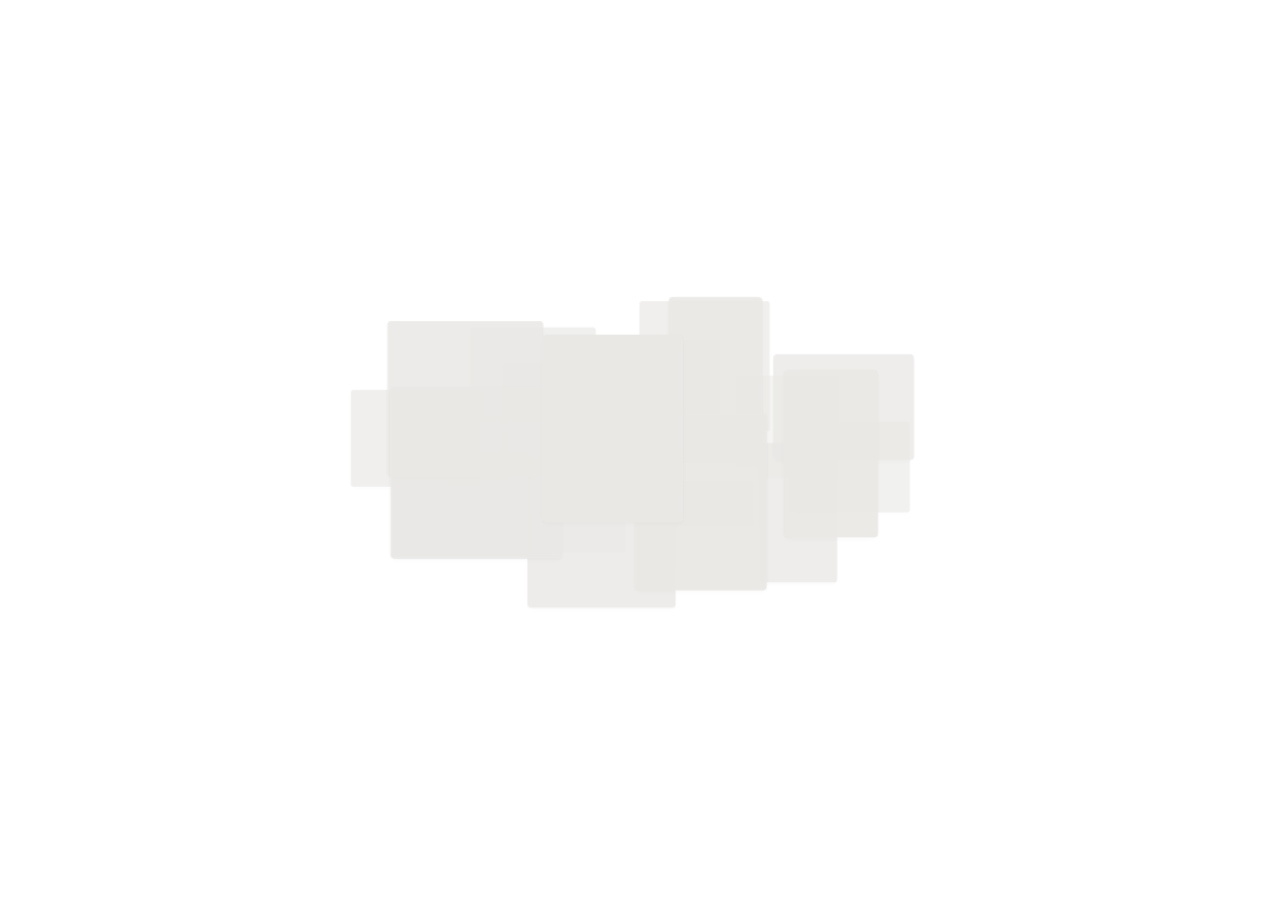
==== index.html @ 97aac1b6 "Create Meya orbit visual editor and Webflow embed" ====
<!doctype html>
<html lang="en"><head><meta charset="UTF-8"><meta name="viewport" content="width=device-width, initial-scale=1"><title>Meya Orbit</title>
<style>html,body{margin:0;min-height:100%;background:transparent}body{min-height:100vh;display:grid;align-items:center}main{width:100%;max-width:1120px;margin:auto}</style></head>
<body><main><style>
.meya-orbit {
  --orbit-height: 420px;
  --orbit-radius: 3px;
  position: relative;
  isolation: isolate;
  width: 100%;
  height: var(--orbit-height);
  overflow: hidden;
  background: transparent;
  touch-action: pan-y;
  cursor: grab;
  user-select: none;
  -webkit-user-select: none;
  outline: none;
}
.meya-orbit:focus-visible { outline: 2px solid #828282; outline-offset: -4px; }
.meya-orbit[data-dragging="true"] { cursor: grabbing; }
.meya-orbit__card {
  position: absolute;
  top: 50%;
  left: 50%;
  width: 140px;
  aspect-ratio: 4 / 3;
  margin: 0;
  padding: 0;
  border: 0;
  overflow: hidden;
  border-radius: var(--orbit-radius);
  background: #e9e8e5;
  will-change: transform, opacity;
  transform-origin: center;
  box-shadow: 0 2px 7px #00000008;
}
.meya-orbit button.meya-orbit__card { cursor: pointer; }
.meya-orbit button.meya-orbit__card:focus-visible { outline: 3px solid #7d9eff; outline-offset: 3px; }
.meya-orbit__popup {
  position: fixed; inset: 0; box-sizing: border-box;
  width: 100%; max-width: none; height: 100%; max-height: none;
  margin: 0; padding: 64px 24px 28px; border: 0;
  background: transparent; color: white; overflow: auto;
  font: 16px/1.5 -apple-system, BlinkMacSystemFont, 'Segoe UI', sans-serif;
}
.meya-orbit__popup[open] { display: flex; flex-direction: column; align-items: center; justify-content: center; gap: 14px; }
.meya-orbit__popup::backdrop { background: #000c; backdrop-filter: blur(5px); }
.meya-orbit__viewer { display: flex; align-items: center; justify-content: center; max-width: 100%; min-height: 0; animation: meya-preview-in 250ms ease-out both; }
.meya-orbit__viewer > img, .meya-orbit__viewer > video {
  display: block; width: auto; height: auto; max-width: min(100%, 1000px);
  max-height: calc(100dvh - 150px); object-fit: contain; border-radius: 14px;
}
.meya-orbit__viewer > iframe { width: min(1000px, calc(100vw - 48px)); max-height: calc(100dvh - 150px); border: 0; border-radius: 14px; background: #111; }
.meya-orbit__caption { margin: 0; color: white; text-align: center; max-width: 900px; overflow-wrap: anywhere; font: inherit; }
.meya-orbit__caption[hidden] { display: none; }
.meya-orbit__close { position: fixed; top: 16px; right: 18px; display: grid; place-items: center; width: 40px; height: 40px; padding: 0; border: 1px solid #ffffff50; border-radius: 50%; background: #181818; color: white; font: 28px/1 sans-serif; cursor: pointer; }
.meya-orbit__close:focus-visible { outline: 2px solid white; outline-offset: 3px; }
@keyframes meya-preview-in { from { opacity: 0; transform: translateY(12px) scale(.96); } to { opacity: 1; transform: none; } }
@media(prefers-reduced-motion: reduce) { .meya-orbit__viewer { animation: none; } }
.meya-orbit__card > img,
.meya-orbit__card > video,
.meya-orbit__card > iframe {
  display: block;
  position: absolute;
  inset: 0;
  width: 100%;
  height: 100%;
  max-width: none;
  border: 0;
  object-fit: cover;
  pointer-events: none;
}
.meya-orbit__card > iframe {
  inset: 50% auto auto 50%;
  transform: translate(-50%, -50%);
}
.meya-orbit__hint {
  position: absolute;
  width: 1px;
  height: 1px;
  padding: 0;
  margin: -1px;
  overflow: hidden;
  clip: rect(0, 0, 0, 0);
  white-space: nowrap;
  border: 0;
}
@media (max-width: 600px) {
  .meya-orbit { height: min(var(--orbit-height), 330px); }
}
</style>
<div class="meya-orbit" data-meya-orbit>
<!-- Replace the sample media URLs below with your own. -->
<script type="application/json">
{
  "height": 420,
  "count": 22,
  "speed": 0.1,
  "radius": 3,
  "intro": true,
  "media": [
    {
      "type": "image",
      "title": "",
      "cardRatio": "4:3",
      "popup": true,
      "src": "https://images.unsplash.com/photo-1518837695005-2083093ee35b?auto=format&fit=crop&w=960&q=85"
    },
    {
      "type": "image",
      "title": "",
      "cardRatio": "1:1",
      "popup": true,
      "src": "https://images.unsplash.com/photo-1441974231531-c6227db76b6e?auto=format&fit=crop&w=960&q=85"
    },
    {
      "type": "image",
      "title": "",
      "cardRatio": "3:4",
      "popup": true,
      "src": "https://images.unsplash.com/photo-1497250681960-ef046c08a56e?auto=format&fit=crop&w=960&q=85"
    },
    {
      "type": "image",
      "title": "",
      "cardRatio": "9:16",
      "popup": true,
      "src": "https://images.unsplash.com/photo-1500534623283-312aade485b7?auto=format&fit=crop&w=960&q=85"
    },
    {
      "type": "image",
      "title": "",
      "cardRatio": "4:3",
      "popup": true,
      "src": "https://images.unsplash.com/photo-1470770841072-f978cf4d019e?auto=format&fit=crop&w=960&q=85"
    },
    {
      "type": "image",
      "title": "",
      "cardRatio": "1:1",
      "popup": true,
      "src": "https://images.unsplash.com/photo-1472396961693-142e6e269027?auto=format&fit=crop&w=960&q=85"
    },
    {
      "type": "image",
      "title": "",
      "cardRatio": "3:4",
      "popup": true,
      "src": "https://images.unsplash.com/photo-1501854140801-50d01698950b?auto=format&fit=crop&w=960&q=85"
    },
    {
      "type": "image",
      "title": "",
      "cardRatio": "9:16",
      "popup": true,
      "src": "https://images.unsplash.com/photo-1464822759023-fed622ff2c3b?auto=format&fit=crop&w=960&q=85"
    },
    {
      "type": "image",
      "title": "",
      "cardRatio": "4:3",
      "popup": true,
      "src": "https://images.unsplash.com/photo-1519681393784-d120267933ba?auto=format&fit=crop&w=960&q=85"
    },
    {
      "type": "image",
      "title": "",
      "cardRatio": "1:1",
      "popup": true,
      "src": "https://images.unsplash.com/photo-1470252649378-9c29740c9fa8?auto=format&fit=crop&w=960&q=85"
    },
    {
      "type": "image",
      "title": "",
      "cardRatio": "3:4",
      "popup": true,
      "src": "https://images.unsplash.com/photo-1447752875215-b2761acb3c5d?auto=format&fit=crop&w=960&q=85"
    },
    {
      "type": "image",
      "title": "",
      "cardRatio": "9:16",
      "popup": true,
      "src": "https://images.unsplash.com/photo-1501785888041-af3ef285b470?auto=format&fit=crop&w=960&q=85"
    }
  ]
}
</script>
</div>
<script>
/* Meya Orbit — scoped, reusable HTML/CSS/JS. Vimeo SDK loads only for Vimeo cards. */
(() => {
  'use strict';
  if (window.MeyaOrbit) { window.MeyaOrbit.scan(); return; }
  const instances = new WeakMap();
  let sdkPromise;
  const clamp = (n, a, b) => Math.min(b, Math.max(a, n));
  function safeURL(value) {
    try {
      const url = new URL(value);
      return ['https:', 'http:', 'blob:'].includes(url.protocol) ? url.href : '';
    } catch { return ''; }
  }
  function vimeoURL(value) {
    try {
      const url = new URL(value);
      if (!['vimeo.com', 'www.vimeo.com', 'player.vimeo.com'].includes(url.hostname)) return '';
      const parts = url.pathname.split('/').filter(Boolean);
      const id = url.hostname === 'player.vimeo.com' ? parts[1] : parts[0];
      if (!/^\d+$/.test(id || '')) return '';
      const result = new URL('https://player.vimeo.com/video/' + id);
      const hash = url.searchParams.get('h') || (url.hostname !== 'player.vimeo.com' ? parts[1] : '');
      if (hash) result.searchParams.set('h', hash);
      for (const [key, val] of Object.entries({ background: 1, autoplay: 0, loop: 1, muted: 1, autopause: 0, playsinline: 1, dnt: 1 })) {
        result.searchParams.set(key, val);
      }
      return result.href;
    } catch { return ''; }
  }
  function vimeoSDK() {
    if (window.Vimeo?.Player) return Promise.resolve(window.Vimeo);
    if (!sdkPromise) sdkPromise = new Promise((resolve, reject) => {
      const script = document.createElement('script');
      script.src = 'https://player.vimeo.com/api/player.js';
      script.onload = () => window.Vimeo?.Player ? resolve(window.Vimeo) : reject(new Error('Vimeo unavailable'));
      script.onerror = () => reject(new Error('Could not load the Vimeo player SDK. Check network access or content blockers.'));
      document.head.append(script);
    });
    return sdkPromise;
  }
  function mount(root, config = {}) {
    instances.get(root)?.destroy();
    const abort = new AbortController();
    const listen = (el, type, fn) => el.addEventListener(type, fn, { signal: abort.signal });
    const reduced = matchMedia('(prefers-reduced-motion: reduce)');
    const items = (config.media || []).filter(item => safeURL(item.src) && ['image', 'video', 'vimeo'].includes(item.type)).slice(0, 48);
    const speed = clamp(Number(config.speed ?? 0.10), 0, 0.5);
    const density = clamp(Number(config.count ?? 22), 1, 48);
    root.style.setProperty('--orbit-height', clamp(Number(config.height ?? 420), 200, 900) + 'px');
    root.style.setProperty('--orbit-radius', clamp(Number(config.radius ?? 3), 0, 50) + 'px');
    root.classList.add('meya-orbit');
    root.setAttribute('role', 'group');
    root.setAttribute('aria-label', 'Orbiting project imagery');
    root.tabIndex = 0;
    const hint = document.createElement('span');
    hint.className = 'meya-orbit__hint';
    hint.textContent = 'Drag to rotate. Use arrow keys to rotate, and Space to pause or resume animation.';
    root.replaceChildren(hint);
    let frame = 0, alive = true, visible = true, paused = false, yaw = 0.35, pitch = -0.12;
    let lastTime = 0, width = 0, height = 0, radiusX = 0, radiusY = 0, cardWidth = 0;
    let drag = null, hover = false, pointerTilt = 0, tilt = 0, mediaTimer = 0;
    let introTime = config.intro === false || reduced.matches ? 2.2 : 0;
    let suppressClick = false, opener = null;
    const popup = document.createElement('dialog');
    popup.className = 'meya-orbit__popup';
    popup.setAttribute('aria-label', 'Project preview');
    const close = document.createElement('button');
    close.type = 'button'; close.className = 'meya-orbit__close'; close.textContent = '×';
    close.setAttribute('aria-label', 'Close preview');
    const viewer = document.createElement('div'); viewer.className = 'meya-orbit__viewer';
    const caption = document.createElement('p'); caption.className = 'meya-orbit__caption';
    popup.append(close, viewer, caption); document.body.append(popup);
    function openPreview(card) {
      if (popup.open || card.item.popup === false) return;
      opener = card.element;
      caption.textContent = card.item.title || ''; caption.hidden = !card.item.title;
      popup.setAttribute('aria-label', card.item.title || 'Project preview');
      let media;
      if (card.item.type === 'image') {
        media = document.createElement('img'); media.alt = card.item.title || 'Project image'; media.src = card.item.src;
      } else if (card.item.type === 'video') {
        media = document.createElement('video'); media.controls = true; media.playsInline = true;
        media.src = card.item.src; if (safeURL(card.item.poster)) media.poster = card.item.poster;
      } else {
        media = document.createElement('iframe');
        const url = new URL(vimeoURL(card.item.src));
        url.searchParams.set('background', '0'); url.searchParams.set('controls', '1');
        url.searchParams.set('muted', '0'); url.searchParams.set('loop', '0');
        media.src = url.href; media.title = card.item.title || 'Project video';
        media.allow = 'autoplay; fullscreen; picture-in-picture'; media.allowFullscreen = true;
        media.style.aspectRatio = String(clamp(Number(card.item.ratio || 16 / 9), 0.2, 5));
      }
      viewer.replaceChildren(media); popup.showModal(); close.focus(); resume();
    }
    listen(close, 'click', () => popup.close());
    let backdropDown = false;
    listen(popup, 'pointerdown', e => { backdropDown = e.target === popup; });
    listen(popup, 'click', e => { if (backdropDown && e.target === popup) popup.close(); });
    listen(popup, 'close', () => {
      viewer.querySelector('video')?.pause(); viewer.replaceChildren();
      if (alive) { opener?.focus({ preventScroll: true }); resume(); }
    });
    const count = items.length ? Math.max(items.length, density) : 0;
    const cards = Array.from({ length: count }, (_, i) => {
      const item = items[i % items.length];
      const element = document.createElement(item.popup === false ? 'div' : 'button');
      element.className = 'meya-orbit__card';
      if (item.popup !== false) {
        element.type = 'button'; element.setAttribute('aria-label', item.title ? 'Open ' + item.title : 'Open project ' + (i % items.length + 1));
        element.setAttribute('aria-haspopup', 'dialog');
      } else element.setAttribute('aria-hidden', 'true');
      const cardRatio = ({ '4:3': 4/3, '1:1': 1, '3:4': 3/4, '9:16': 9/16 })[item.cardRatio] || 4/3;
      element.style.aspectRatio = String(cardRatio);
      const y = 1 - 2 * (i + 0.5) / count;
      const r = Math.sqrt(1 - y * y), angle = i * Math.PI * (3 - Math.sqrt(5));
      const card = { element, item, cardRatio, index: i, x: Math.cos(angle) * r, y, z: Math.sin(angle) * r, depth: 0, wanted: false, node: null, player: null, loading: false };
      listen(element, 'click', e => { if (!suppressClick || e.detail === 0) openPreview(card); });
      if (item.type === 'image' || safeURL(item.poster)) {
        const img = document.createElement('img');
        img.src = item.type === 'image' ? item.src : item.poster;
        img.alt = ''; img.draggable = false; img.decoding = 'async';
        img.addEventListener('error', () => { element.dataset.mediaError = 'true'; img.style.visibility = 'hidden'; });
        element.append(img);
      }
      root.append(element);
      return card;
    });
    function setPlayback(card, wanted) {
      card.wanted = wanted;
      if (card.node?.tagName === 'VIDEO') {
        if (wanted && card.node.paused) card.node.play().catch(() => {});
        else if (!wanted && !card.node.paused) card.node.pause();
      }
      if (card.player) {
        (wanted ? card.player.play() : card.player.pause()).catch(() => {});
      }
    }
    async function prepare(card) {
      if (card.loading || card.node || !alive) return;
      card.loading = true;
      if (card.item.type === 'video') {
        const video = document.createElement('video');
        video.muted = true; video.defaultMuted = true; video.loop = true; video.playsInline = true;
        video.setAttribute('muted', ''); video.setAttribute('playsinline', '');
        video.preload = 'metadata';
        if (safeURL(card.item.poster)) video.poster = card.item.poster;
        video.src = card.item.src;
        video.addEventListener('error', () => { card.element.dataset.mediaError = 'true'; video.style.visibility = 'hidden'; });
        card.node = video; card.element.append(video);
        setPlayback(card, card.wanted);
      } else if (card.item.type === 'vimeo') {
        const src = vimeoURL(card.item.src);
        if (!src) { card.element.dataset.mediaError = 'true'; return; }
        try {
          const Vimeo = await vimeoSDK();
          if (!alive) return;
          const iframe = document.createElement('iframe');
          iframe.title = 'Decorative project video'; iframe.tabIndex = -1;
          iframe.allow = 'autoplay; fullscreen; picture-in-picture';
          iframe.src = src;
          // Source ratio and the displayed card shape are independent.
          const ratio = clamp(Number(card.item.ratio || 16 / 9), 0.2, 5);
          iframe.style.width = Math.max(100, ratio / card.cardRatio * 100) + '%';
          iframe.style.height = Math.max(100, card.cardRatio / ratio * 100) + '%';
          card.node = iframe; card.element.append(iframe);
          card.player = new Vimeo.Player(iframe);
          await card.player.ready();
          if (!alive) return;
          await card.player.setVolume(0);
          setPlayback(card, card.wanted);
        } catch (error) { card.element.dataset.mediaError = error.message || 'Vimeo player could not load'; }
      }
    }
    function syncMedia() {
      const active = alive && visible && !document.hidden && !paused && !popup.open && !reduced.matches;
      // Only the nearest three videos run; the rest retain their poster or paused frame.
      const front = active ? cards.filter(c => c.item.type !== 'image' && c.depth > -0.1).sort((a, b) => b.depth - a.depth).slice(0, 3) : [];
      for (const card of cards) {
        if (card.item.type === 'image') continue;
        const wanted = front.includes(card);
        if (wanted !== card.wanted) setPlayback(card, wanted);
        if (wanted) prepare(card);
      }
    }
    function draw() {
      const cy = Math.cos(yaw), sy = Math.sin(yaw), cp = Math.cos(pitch + tilt), sp = Math.sin(pitch + tilt);
      for (const card of cards) {
        const progress = clamp((introTime - card.index / Math.max(1, count) * 0.35) / 1.65, 0, 1);
        const reveal = 1 - Math.pow(1 - progress, 3);
        const x = card.x * cy + card.z * sy;
        const z0 = card.z * cy - card.x * sy;
        const y = card.y * cp - z0 * sp;
        const z = card.y * sp + z0 * cp;
        const perspective = 1 / (1 - z * 0.20);
        const scale = (0.76 + (z + 1) * 0.16) * perspective;
        card.depth = z;
        const spread = 1 + (1 - reveal) * 2.6;
        card.element.style.transform = `translate(-50%, -50%) translate3d(${(x * radiusX * perspective * spread).toFixed(2)}px, ${(y * radiusY * perspective * spread).toFixed(2)}px, 0) scale(${(scale * (1 + (1 - reveal) * 0.6)).toFixed(4)})`;
        card.element.style.opacity = ((0.27 + Math.pow((z + 1) / 2, 0.8) * 0.73) * Math.min(1, progress * 5)).toFixed(3);
        card.element.style.zIndex = String(Math.round((z + 1) * 1000));
        card.element.style.filter = `blur(${(Math.max(0, -z) * 0.65).toFixed(2)}px)`;
      }
    }
    function resize() {
      width = root.clientWidth; height = root.clientHeight;
      const span = Math.min(width * 0.90, 680, height * 1.7);
      cardWidth = Math.min(140, span * 0.215);
      radiusX = Math.max(0, (span - cardWidth * 1.45) / 2.12);
      const maxCardHeight = Math.max(0, ...cards.map(card => cardWidth * Math.min(1, card.cardRatio) / card.cardRatio));
      radiusY = Math.max(0, (height * 0.91 - maxCardHeight * 1.45) / 2.12);
      for (const card of cards) card.element.style.width = cardWidth * Math.min(1, card.cardRatio) + 'px';
      draw();
    }
    function tick(time) {
      frame = 0;
      if (!alive || !visible || document.hidden || paused || popup.open || reduced.matches) return;
      const dt = lastTime ? Math.min((time - lastTime) / 1000, 0.05) : 0;
      lastTime = time;
      introTime = Math.min(2.2, introTime + dt);
      if (!drag) yaw += dt * speed * (hover ? 0.3 : 1);
      tilt += (pointerTilt - tilt) * (1 - Math.exp(-dt * 5));
      draw();
      if (time - mediaTimer > 300) { syncMedia(); mediaTimer = time; }
      frame = requestAnimationFrame(tick);
    }
    function resume() {
      cancelAnimationFrame(frame); frame = 0; lastTime = 0;
      if (reduced.matches) introTime = 2.2;
      draw(); syncMedia();
      if (alive && visible && !document.hidden && !paused && !popup.open && !reduced.matches) frame = requestAnimationFrame(tick);
    }
    listen(root, 'pointerdown', e => {
      if (e.button !== 0 || !e.isPrimary) return;
      suppressClick = false;
      drag = { id: e.pointerId, x: e.clientX, y: e.clientY, yaw, pitch };
      root.dataset.dragging = 'true';
    });
    listen(root, 'pointermove', e => {
      if (drag && e.pointerId === drag.id) {
        if (Math.hypot(e.clientX - drag.x, e.clientY - drag.y) > 7) {
          suppressClick = true; introTime = 2.2;
          if (!root.hasPointerCapture(e.pointerId)) root.setPointerCapture(e.pointerId);
        }
        if (!suppressClick) return;
        yaw = drag.yaw + (e.clientX - drag.x) * 0.007;
        pitch = clamp(drag.pitch - (e.clientY - drag.y) * 0.004, -0.75, 0.75);
        draw();
      } else if (e.pointerType === 'mouse' && !reduced.matches) {
        const rect = root.getBoundingClientRect();
        pointerTilt = ((e.clientY - rect.top) / height - 0.5) * 0.16;
      }
    });
    function release(e) {
      if (!drag || e.pointerId !== drag.id) return;
      drag = null; root.dataset.dragging = 'false';
      if (root.hasPointerCapture(e.pointerId)) root.releasePointerCapture(e.pointerId);
      syncMedia();
    }
    listen(window, 'pointerup', release); listen(root, 'pointercancel', release); listen(root, 'lostpointercapture', release);
    listen(root, 'pointerenter', () => { hover = true; });
    listen(root, 'pointerleave', () => { hover = false; pointerTilt = 0; });
    listen(root, 'keydown', e => {
      if (e.target !== root && ['Space', 'Enter'].includes(e.code)) return;
      if (e.code === 'Space') { e.preventDefault(); paused = !paused; resume(); }
      else if (['ArrowLeft', 'ArrowRight', 'ArrowUp', 'ArrowDown'].includes(e.key)) {
        e.preventDefault();
        if (e.key === 'ArrowLeft') yaw -= 0.15;
        if (e.key === 'ArrowRight') yaw += 0.15;
        if (e.key === 'ArrowUp') pitch = clamp(pitch - 0.1, -0.75, 0.75);
        if (e.key === 'ArrowDown') pitch = clamp(pitch + 0.1, -0.75, 0.75);
        draw(); syncMedia();
      }
    });
    listen(document, 'visibilitychange', resume); listen(reduced, 'change', resume);
    const observer = new IntersectionObserver(entries => { visible = entries[0].isIntersecting; resume(); }, { threshold: 0.01 });
    const sizeObserver = new ResizeObserver(resize);
    observer.observe(root); sizeObserver.observe(root);
    resize(); resume();
    const instance = { destroy() {
      alive = false; abort.abort(); cancelAnimationFrame(frame);
      viewer.querySelector('video')?.pause(); if (popup.open) popup.close(); popup.remove();
      observer.disconnect(); sizeObserver.disconnect();
      for (const card of cards) {
        card.wanted = false;
        if (card.player) card.player.destroy().catch(() => {});
        if (card.node?.tagName === 'VIDEO') { card.node.pause(); card.node.removeAttribute('src'); card.node.load(); }
      }
      root.replaceChildren(); instances.delete(root);
    }};
    instances.set(root, instance);
    return instance;
  }
  function scan() {
    document.querySelectorAll('[data-meya-orbit]').forEach(root => {
      if (instances.has(root)) return;
      const data = root.querySelector('script[type="application/json"]');
      if (!data) return;
      try { mount(root, JSON.parse(data.textContent)); } catch (error) { console.warn('Check Meya Orbit configuration.', error); }
    });
  }
  window.MeyaOrbit = { mount, scan };
  scan();
})();
</script></main></body></html>
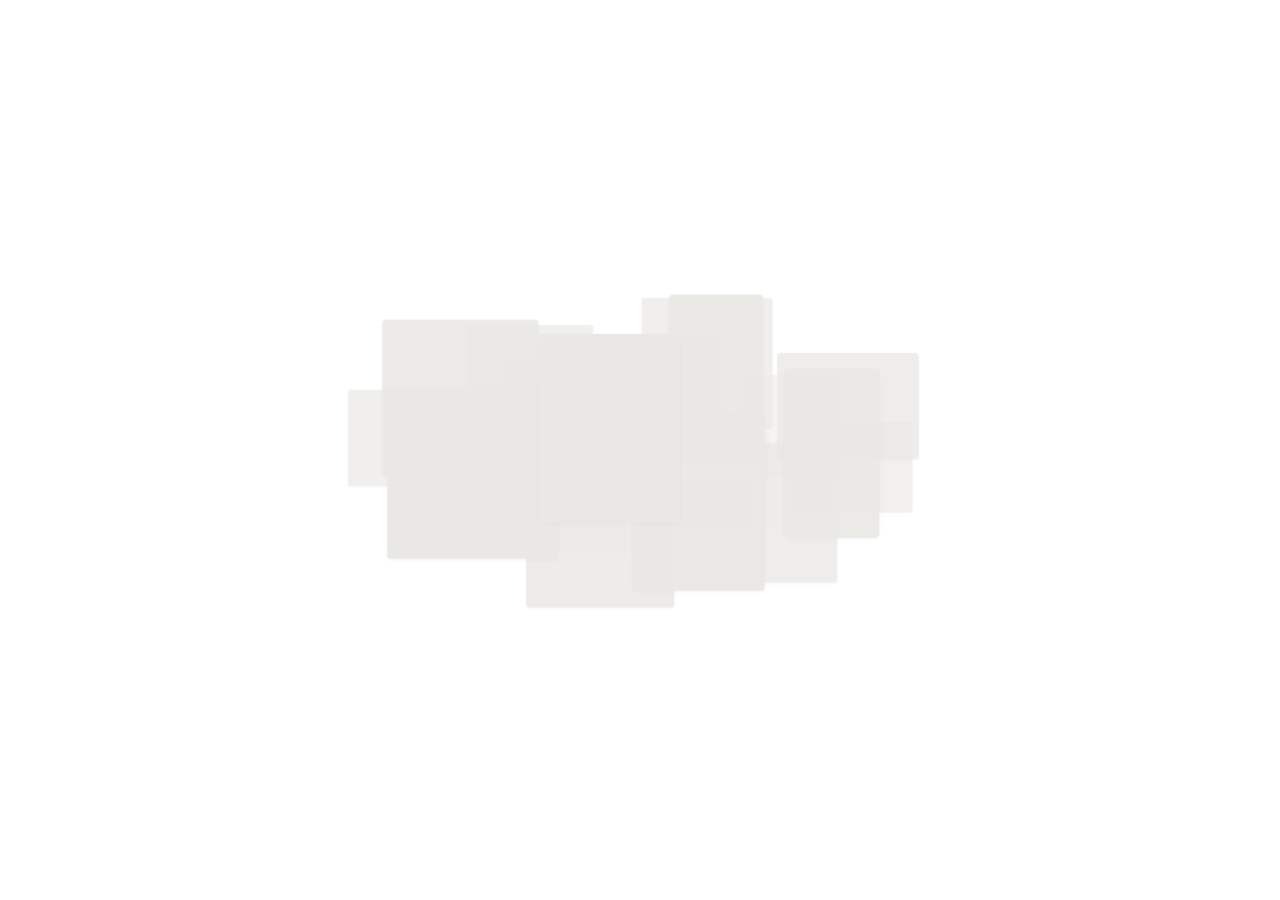
==== commit e72d3c79: "Finalize Meya Orbit editor and embeds" ====
--- a/index.html
+++ b/index.html
@@ -54,8 +54,12 @@
 .meya-orbit__viewer > iframe { width: min(1000px, calc(100vw - 48px)); max-height: calc(100dvh - 150px); border: 0; border-radius: 14px; background: #111; }
 .meya-orbit__caption { margin: 0; color: white; text-align: center; max-width: 900px; overflow-wrap: anywhere; font: inherit; }
 .meya-orbit__caption[hidden] { display: none; }
-.meya-orbit__close { position: fixed; top: 16px; right: 18px; display: grid; place-items: center; width: 40px; height: 40px; padding: 0; border: 1px solid #ffffff50; border-radius: 50%; background: #181818; color: white; font: 28px/1 sans-serif; cursor: pointer; }
-.meya-orbit__close:focus-visible { outline: 2px solid white; outline-offset: 3px; }
+.meya-orbit__close,
+.meya-orbit__close:hover,
+.meya-orbit__close:focus-visible { position: fixed; top: 16px; right: 18px; display: grid; place-items: center; width: 44px; height: 44px; padding: 0; border: 0; border-radius: 0; background: transparent; box-shadow: none; outline: none; color: white; font-size: 0; cursor: pointer; }
+.meya-orbit__close::before { content: ''; width: 24px; height: 24px; background: currentColor; -webkit-mask: url("data:image/svg+xml,%3Csvg xmlns='http://www.w3.org/2000/svg' width='24' height='24' viewBox='0 0 24 24' fill='none' stroke='black' stroke-width='2' stroke-linecap='round' stroke-linejoin='round'%3E%3Cpath d='M18 6 6 18'/%3E%3Cpath d='m6 6 12 12'/%3E%3C/svg%3E") center / contain no-repeat; mask: url("data:image/svg+xml,%3Csvg xmlns='http://www.w3.org/2000/svg' width='24' height='24' viewBox='0 0 24 24' fill='none' stroke='black' stroke-width='2' stroke-linecap='round' stroke-linejoin='round'%3E%3Cpath d='M18 6 6 18'/%3E%3Cpath d='m6 6 12 12'/%3E%3C/svg%3E") center / contain no-repeat; }
+.meya-orbit__close:hover::before { opacity: .7; }
+.meya-orbit__close:focus-visible::before { background: #c8dcfe; }
 @keyframes meya-preview-in { from { opacity: 0; transform: translateY(12px) scale(.96); } to { opacity: 1; transform: none; } }
 @media(prefers-reduced-motion: reduce) { .meya-orbit__viewer { animation: none; } }
 .meya-orbit__card > img,
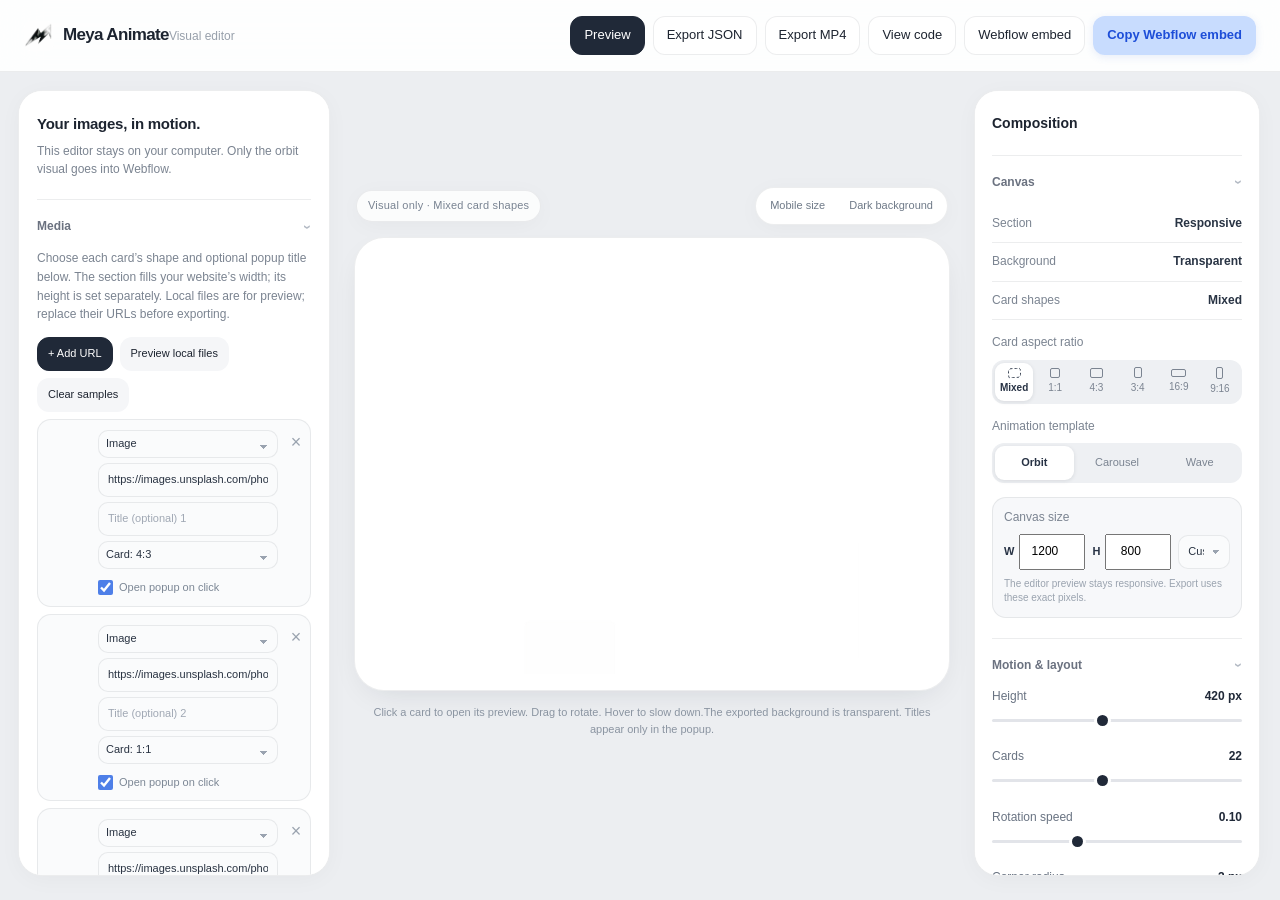
==== commit fbd49f8e: "Add Meya Animate canvas controls and export workflow" ====
--- a/index.html
+++ b/index.html
@@ -1,499 +1 @@
-<!doctype html>
-<html lang="en"><head><meta charset="UTF-8"><meta name="viewport" content="width=device-width, initial-scale=1"><title>Meya Orbit</title>
-<style>html,body{margin:0;min-height:100%;background:transparent}body{min-height:100vh;display:grid;align-items:center}main{width:100%;max-width:1120px;margin:auto}</style></head>
-<body><main><style>
-.meya-orbit {
-  --orbit-height: 420px;
-  --orbit-radius: 3px;
-  position: relative;
-  isolation: isolate;
-  width: 100%;
-  height: var(--orbit-height);
-  overflow: hidden;
-  background: transparent;
-  touch-action: pan-y;
-  cursor: grab;
-  user-select: none;
-  -webkit-user-select: none;
-  outline: none;
-}
-.meya-orbit:focus-visible { outline: 2px solid #828282; outline-offset: -4px; }
-.meya-orbit[data-dragging="true"] { cursor: grabbing; }
-.meya-orbit__card {
-  position: absolute;
-  top: 50%;
-  left: 50%;
-  width: 140px;
-  aspect-ratio: 4 / 3;
-  margin: 0;
-  padding: 0;
-  border: 0;
-  overflow: hidden;
-  border-radius: var(--orbit-radius);
-  background: #e9e8e5;
-  will-change: transform, opacity;
-  transform-origin: center;
-  box-shadow: 0 2px 7px #00000008;
-}
-.meya-orbit button.meya-orbit__card { cursor: pointer; }
-.meya-orbit button.meya-orbit__card:focus-visible { outline: 3px solid #7d9eff; outline-offset: 3px; }
-.meya-orbit__popup {
-  position: fixed; inset: 0; box-sizing: border-box;
-  width: 100%; max-width: none; height: 100%; max-height: none;
-  margin: 0; padding: 64px 24px 28px; border: 0;
-  background: transparent; color: white; overflow: auto;
-  font: 16px/1.5 -apple-system, BlinkMacSystemFont, 'Segoe UI', sans-serif;
-}
-.meya-orbit__popup[open] { display: flex; flex-direction: column; align-items: center; justify-content: center; gap: 14px; }
-.meya-orbit__popup::backdrop { background: #000c; backdrop-filter: blur(5px); }
-.meya-orbit__viewer { display: flex; align-items: center; justify-content: center; max-width: 100%; min-height: 0; animation: meya-preview-in 250ms ease-out both; }
-.meya-orbit__viewer > img, .meya-orbit__viewer > video {
-  display: block; width: auto; height: auto; max-width: min(100%, 1000px);
-  max-height: calc(100dvh - 150px); object-fit: contain; border-radius: 14px;
-}
-.meya-orbit__viewer > iframe { width: min(1000px, calc(100vw - 48px)); max-height: calc(100dvh - 150px); border: 0; border-radius: 14px; background: #111; }
-.meya-orbit__caption { margin: 0; color: white; text-align: center; max-width: 900px; overflow-wrap: anywhere; font: inherit; }
-.meya-orbit__caption[hidden] { display: none; }
-.meya-orbit__close,
-.meya-orbit__close:hover,
-.meya-orbit__close:focus-visible { position: fixed; top: 16px; right: 18px; display: grid; place-items: center; width: 44px; height: 44px; padding: 0; border: 0; border-radius: 0; background: transparent; box-shadow: none; outline: none; color: white; font-size: 0; cursor: pointer; }
-.meya-orbit__close::before { content: ''; width: 24px; height: 24px; background: currentColor; -webkit-mask: url("data:image/svg+xml,%3Csvg xmlns='http://www.w3.org/2000/svg' width='24' height='24' viewBox='0 0 24 24' fill='none' stroke='black' stroke-width='2' stroke-linecap='round' stroke-linejoin='round'%3E%3Cpath d='M18 6 6 18'/%3E%3Cpath d='m6 6 12 12'/%3E%3C/svg%3E") center / contain no-repeat; mask: url("data:image/svg+xml,%3Csvg xmlns='http://www.w3.org/2000/svg' width='24' height='24' viewBox='0 0 24 24' fill='none' stroke='black' stroke-width='2' stroke-linecap='round' stroke-linejoin='round'%3E%3Cpath d='M18 6 6 18'/%3E%3Cpath d='m6 6 12 12'/%3E%3C/svg%3E") center / contain no-repeat; }
-.meya-orbit__close:hover::before { opacity: .7; }
-.meya-orbit__close:focus-visible::before { background: #c8dcfe; }
-@keyframes meya-preview-in { from { opacity: 0; transform: translateY(12px) scale(.96); } to { opacity: 1; transform: none; } }
-@media(prefers-reduced-motion: reduce) { .meya-orbit__viewer { animation: none; } }
-.meya-orbit__card > img,
-.meya-orbit__card > video,
-.meya-orbit__card > iframe {
-  display: block;
-  position: absolute;
-  inset: 0;
-  width: 100%;
-  height: 100%;
-  max-width: none;
-  border: 0;
-  object-fit: cover;
-  pointer-events: none;
-}
-.meya-orbit__card > iframe {
-  inset: 50% auto auto 50%;
-  transform: translate(-50%, -50%);
-}
-.meya-orbit__hint {
-  position: absolute;
-  width: 1px;
-  height: 1px;
-  padding: 0;
-  margin: -1px;
-  overflow: hidden;
-  clip: rect(0, 0, 0, 0);
-  white-space: nowrap;
-  border: 0;
-}
-@media (max-width: 600px) {
-  .meya-orbit { height: min(var(--orbit-height), 330px); }
-}
-</style>
-<div class="meya-orbit" data-meya-orbit>
-<!-- Replace the sample media URLs below with your own. -->
-<script type="application/json">
-{
-  "height": 420,
-  "count": 22,
-  "speed": 0.1,
-  "radius": 3,
-  "intro": true,
-  "media": [
-    {
-      "type": "image",
-      "title": "",
-      "cardRatio": "4:3",
-      "popup": true,
-      "src": "https://images.unsplash.com/photo-1518837695005-2083093ee35b?auto=format&fit=crop&w=960&q=85"
-    },
-    {
-      "type": "image",
-      "title": "",
-      "cardRatio": "1:1",
-      "popup": true,
-      "src": "https://images.unsplash.com/photo-1441974231531-c6227db76b6e?auto=format&fit=crop&w=960&q=85"
-    },
-    {
-      "type": "image",
-      "title": "",
-      "cardRatio": "3:4",
-      "popup": true,
-      "src": "https://images.unsplash.com/photo-1497250681960-ef046c08a56e?auto=format&fit=crop&w=960&q=85"
-    },
-    {
-      "type": "image",
-      "title": "",
-      "cardRatio": "9:16",
-      "popup": true,
-      "src": "https://images.unsplash.com/photo-1500534623283-312aade485b7?auto=format&fit=crop&w=960&q=85"
-    },
-    {
-      "type": "image",
-      "title": "",
-      "cardRatio": "4:3",
-      "popup": true,
-      "src": "https://images.unsplash.com/photo-1470770841072-f978cf4d019e?auto=format&fit=crop&w=960&q=85"
-    },
-    {
-      "type": "image",
-      "title": "",
-      "cardRatio": "1:1",
-      "popup": true,
-      "src": "https://images.unsplash.com/photo-1472396961693-142e6e269027?auto=format&fit=crop&w=960&q=85"
-    },
-    {
-      "type": "image",
-      "title": "",
-      "cardRatio": "3:4",
-      "popup": true,
-      "src": "https://images.unsplash.com/photo-1501854140801-50d01698950b?auto=format&fit=crop&w=960&q=85"
-    },
-    {
-      "type": "image",
-      "title": "",
-      "cardRatio": "9:16",
-      "popup": true,
-      "src": "https://images.unsplash.com/photo-1464822759023-fed622ff2c3b?auto=format&fit=crop&w=960&q=85"
-    },
-    {
-      "type": "image",
-      "title": "",
-      "cardRatio": "4:3",
-      "popup": true,
-      "src": "https://images.unsplash.com/photo-1519681393784-d120267933ba?auto=format&fit=crop&w=960&q=85"
-    },
-    {
-      "type": "image",
-      "title": "",
-      "cardRatio": "1:1",
-      "popup": true,
-      "src": "https://images.unsplash.com/photo-1470252649378-9c29740c9fa8?auto=format&fit=crop&w=960&q=85"
-    },
-    {
-      "type": "image",
-      "title": "",
-      "cardRatio": "3:4",
-      "popup": true,
-      "src": "https://images.unsplash.com/photo-1447752875215-b2761acb3c5d?auto=format&fit=crop&w=960&q=85"
-    },
-    {
-      "type": "image",
-      "title": "",
-      "cardRatio": "9:16",
-      "popup": true,
-      "src": "https://images.unsplash.com/photo-1501785888041-af3ef285b470?auto=format&fit=crop&w=960&q=85"
-    }
-  ]
-}
-</script>
-</div>
-<script>
-/* Meya Orbit — scoped, reusable HTML/CSS/JS. Vimeo SDK loads only for Vimeo cards. */
-(() => {
-  'use strict';
-  if (window.MeyaOrbit) { window.MeyaOrbit.scan(); return; }
-  const instances = new WeakMap();
-  let sdkPromise;
-  const clamp = (n, a, b) => Math.min(b, Math.max(a, n));
-  function safeURL(value) {
-    try {
-      const url = new URL(value);
-      return ['https:', 'http:', 'blob:'].includes(url.protocol) ? url.href : '';
-    } catch { return ''; }
-  }
-  function vimeoURL(value) {
-    try {
-      const url = new URL(value);
-      if (!['vimeo.com', 'www.vimeo.com', 'player.vimeo.com'].includes(url.hostname)) return '';
-      const parts = url.pathname.split('/').filter(Boolean);
-      const id = url.hostname === 'player.vimeo.com' ? parts[1] : parts[0];
-      if (!/^\d+$/.test(id || '')) return '';
-      const result = new URL('https://player.vimeo.com/video/' + id);
-      const hash = url.searchParams.get('h') || (url.hostname !== 'player.vimeo.com' ? parts[1] : '');
-      if (hash) result.searchParams.set('h', hash);
-      for (const [key, val] of Object.entries({ background: 1, autoplay: 0, loop: 1, muted: 1, autopause: 0, playsinline: 1, dnt: 1 })) {
-        result.searchParams.set(key, val);
-      }
-      return result.href;
-    } catch { return ''; }
-  }
-  function vimeoSDK() {
-    if (window.Vimeo?.Player) return Promise.resolve(window.Vimeo);
-    if (!sdkPromise) sdkPromise = new Promise((resolve, reject) => {
-      const script = document.createElement('script');
-      script.src = 'https://player.vimeo.com/api/player.js';
-      script.onload = () => window.Vimeo?.Player ? resolve(window.Vimeo) : reject(new Error('Vimeo unavailable'));
-      script.onerror = () => reject(new Error('Could not load the Vimeo player SDK. Check network access or content blockers.'));
-      document.head.append(script);
-    });
-    return sdkPromise;
-  }
-  function mount(root, config = {}) {
-    instances.get(root)?.destroy();
-    const abort = new AbortController();
-    const listen = (el, type, fn) => el.addEventListener(type, fn, { signal: abort.signal });
-    const reduced = matchMedia('(prefers-reduced-motion: reduce)');
-    const items = (config.media || []).filter(item => safeURL(item.src) && ['image', 'video', 'vimeo'].includes(item.type)).slice(0, 48);
-    const speed = clamp(Number(config.speed ?? 0.10), 0, 0.5);
-    const density = clamp(Number(config.count ?? 22), 1, 48);
-    root.style.setProperty('--orbit-height', clamp(Number(config.height ?? 420), 200, 900) + 'px');
-    root.style.setProperty('--orbit-radius', clamp(Number(config.radius ?? 3), 0, 50) + 'px');
-    root.classList.add('meya-orbit');
-    root.setAttribute('role', 'group');
-    root.setAttribute('aria-label', 'Orbiting project imagery');
-    root.tabIndex = 0;
-    const hint = document.createElement('span');
-    hint.className = 'meya-orbit__hint';
-    hint.textContent = 'Drag to rotate. Use arrow keys to rotate, and Space to pause or resume animation.';
-    root.replaceChildren(hint);
-    let frame = 0, alive = true, visible = true, paused = false, yaw = 0.35, pitch = -0.12;
-    let lastTime = 0, width = 0, height = 0, radiusX = 0, radiusY = 0, cardWidth = 0;
-    let drag = null, hover = false, pointerTilt = 0, tilt = 0, mediaTimer = 0;
-    let introTime = config.intro === false || reduced.matches ? 2.2 : 0;
-    let suppressClick = false, opener = null;
-    const popup = document.createElement('dialog');
-    popup.className = 'meya-orbit__popup';
-    popup.setAttribute('aria-label', 'Project preview');
-    const close = document.createElement('button');
-    close.type = 'button'; close.className = 'meya-orbit__close'; close.textContent = '×';
-    close.setAttribute('aria-label', 'Close preview');
-    const viewer = document.createElement('div'); viewer.className = 'meya-orbit__viewer';
-    const caption = document.createElement('p'); caption.className = 'meya-orbit__caption';
-    popup.append(close, viewer, caption); document.body.append(popup);
-    function openPreview(card) {
-      if (popup.open || card.item.popup === false) return;
-      opener = card.element;
-      caption.textContent = card.item.title || ''; caption.hidden = !card.item.title;
-      popup.setAttribute('aria-label', card.item.title || 'Project preview');
-      let media;
-      if (card.item.type === 'image') {
-        media = document.createElement('img'); media.alt = card.item.title || 'Project image'; media.src = card.item.src;
-      } else if (card.item.type === 'video') {
-        media = document.createElement('video'); media.controls = true; media.playsInline = true;
-        media.src = card.item.src; if (safeURL(card.item.poster)) media.poster = card.item.poster;
-      } else {
-        media = document.createElement('iframe');
-        const url = new URL(vimeoURL(card.item.src));
-        url.searchParams.set('background', '0'); url.searchParams.set('controls', '1');
-        url.searchParams.set('muted', '0'); url.searchParams.set('loop', '0');
-        media.src = url.href; media.title = card.item.title || 'Project video';
-        media.allow = 'autoplay; fullscreen; picture-in-picture'; media.allowFullscreen = true;
-        media.style.aspectRatio = String(clamp(Number(card.item.ratio || 16 / 9), 0.2, 5));
-      }
-      viewer.replaceChildren(media); popup.showModal(); close.focus(); resume();
-    }
-    listen(close, 'click', () => popup.close());
-    let backdropDown = false;
-    listen(popup, 'pointerdown', e => { backdropDown = e.target === popup; });
-    listen(popup, 'click', e => { if (backdropDown && e.target === popup) popup.close(); });
-    listen(popup, 'close', () => {
-      viewer.querySelector('video')?.pause(); viewer.replaceChildren();
-      if (alive) { opener?.focus({ preventScroll: true }); resume(); }
-    });
-    const count = items.length ? Math.max(items.length, density) : 0;
-    const cards = Array.from({ length: count }, (_, i) => {
-      const item = items[i % items.length];
-      const element = document.createElement(item.popup === false ? 'div' : 'button');
-      element.className = 'meya-orbit__card';
-      if (item.popup !== false) {
-        element.type = 'button'; element.setAttribute('aria-label', item.title ? 'Open ' + item.title : 'Open project ' + (i % items.length + 1));
-        element.setAttribute('aria-haspopup', 'dialog');
-      } else element.setAttribute('aria-hidden', 'true');
-      const cardRatio = ({ '4:3': 4/3, '1:1': 1, '3:4': 3/4, '9:16': 9/16 })[item.cardRatio] || 4/3;
-      element.style.aspectRatio = String(cardRatio);
-      const y = 1 - 2 * (i + 0.5) / count;
-      const r = Math.sqrt(1 - y * y), angle = i * Math.PI * (3 - Math.sqrt(5));
-      const card = { element, item, cardRatio, index: i, x: Math.cos(angle) * r, y, z: Math.sin(angle) * r, depth: 0, wanted: false, node: null, player: null, loading: false };
-      listen(element, 'click', e => { if (!suppressClick || e.detail === 0) openPreview(card); });
-      if (item.type === 'image' || safeURL(item.poster)) {
-        const img = document.createElement('img');
-        img.src = item.type === 'image' ? item.src : item.poster;
-        img.alt = ''; img.draggable = false; img.decoding = 'async';
-        img.addEventListener('error', () => { element.dataset.mediaError = 'true'; img.style.visibility = 'hidden'; });
-        element.append(img);
-      }
-      root.append(element);
-      return card;
-    });
-    function setPlayback(card, wanted) {
-      card.wanted = wanted;
-      if (card.node?.tagName === 'VIDEO') {
-        if (wanted && card.node.paused) card.node.play().catch(() => {});
-        else if (!wanted && !card.node.paused) card.node.pause();
-      }
-      if (card.player) {
-        (wanted ? card.player.play() : card.player.pause()).catch(() => {});
-      }
-    }
-    async function prepare(card) {
-      if (card.loading || card.node || !alive) return;
-      card.loading = true;
-      if (card.item.type === 'video') {
-        const video = document.createElement('video');
-        video.muted = true; video.defaultMuted = true; video.loop = true; video.playsInline = true;
-        video.setAttribute('muted', ''); video.setAttribute('playsinline', '');
-        video.preload = 'metadata';
-        if (safeURL(card.item.poster)) video.poster = card.item.poster;
-        video.src = card.item.src;
-        video.addEventListener('error', () => { card.element.dataset.mediaError = 'true'; video.style.visibility = 'hidden'; });
-        card.node = video; card.element.append(video);
-        setPlayback(card, card.wanted);
-      } else if (card.item.type === 'vimeo') {
-        const src = vimeoURL(card.item.src);
-        if (!src) { card.element.dataset.mediaError = 'true'; return; }
-        try {
-          const Vimeo = await vimeoSDK();
-          if (!alive) return;
-          const iframe = document.createElement('iframe');
-          iframe.title = 'Decorative project video'; iframe.tabIndex = -1;
-          iframe.allow = 'autoplay; fullscreen; picture-in-picture';
-          iframe.src = src;
-          // Source ratio and the displayed card shape are independent.
-          const ratio = clamp(Number(card.item.ratio || 16 / 9), 0.2, 5);
-          iframe.style.width = Math.max(100, ratio / card.cardRatio * 100) + '%';
-          iframe.style.height = Math.max(100, card.cardRatio / ratio * 100) + '%';
-          card.node = iframe; card.element.append(iframe);
-          card.player = new Vimeo.Player(iframe);
-          await card.player.ready();
-          if (!alive) return;
-          await card.player.setVolume(0);
-          setPlayback(card, card.wanted);
-        } catch (error) { card.element.dataset.mediaError = error.message || 'Vimeo player could not load'; }
-      }
-    }
-    function syncMedia() {
-      const active = alive && visible && !document.hidden && !paused && !popup.open && !reduced.matches;
-      // Only the nearest three videos run; the rest retain their poster or paused frame.
-      const front = active ? cards.filter(c => c.item.type !== 'image' && c.depth > -0.1).sort((a, b) => b.depth - a.depth).slice(0, 3) : [];
-      for (const card of cards) {
-        if (card.item.type === 'image') continue;
-        const wanted = front.includes(card);
-        if (wanted !== card.wanted) setPlayback(card, wanted);
-        if (wanted) prepare(card);
-      }
-    }
-    function draw() {
-      const cy = Math.cos(yaw), sy = Math.sin(yaw), cp = Math.cos(pitch + tilt), sp = Math.sin(pitch + tilt);
-      for (const card of cards) {
-        const progress = clamp((introTime - card.index / Math.max(1, count) * 0.35) / 1.65, 0, 1);
-        const reveal = 1 - Math.pow(1 - progress, 3);
-        const x = card.x * cy + card.z * sy;
-        const z0 = card.z * cy - card.x * sy;
-        const y = card.y * cp - z0 * sp;
-        const z = card.y * sp + z0 * cp;
-        const perspective = 1 / (1 - z * 0.20);
-        const scale = (0.76 + (z + 1) * 0.16) * perspective;
-        card.depth = z;
-        const spread = 1 + (1 - reveal) * 2.6;
-        card.element.style.transform = `translate(-50%, -50%) translate3d(${(x * radiusX * perspective * spread).toFixed(2)}px, ${(y * radiusY * perspective * spread).toFixed(2)}px, 0) scale(${(scale * (1 + (1 - reveal) * 0.6)).toFixed(4)})`;
-        card.element.style.opacity = ((0.27 + Math.pow((z + 1) / 2, 0.8) * 0.73) * Math.min(1, progress * 5)).toFixed(3);
-        card.element.style.zIndex = String(Math.round((z + 1) * 1000));
-        card.element.style.filter = `blur(${(Math.max(0, -z) * 0.65).toFixed(2)}px)`;
-      }
-    }
-    function resize() {
-      width = root.clientWidth; height = root.clientHeight;
-      const span = Math.min(width * 0.90, 680, height * 1.7);
-      cardWidth = Math.min(140, span * 0.215);
-      radiusX = Math.max(0, (span - cardWidth * 1.45) / 2.12);
-      const maxCardHeight = Math.max(0, ...cards.map(card => cardWidth * Math.min(1, card.cardRatio) / card.cardRatio));
-      radiusY = Math.max(0, (height * 0.91 - maxCardHeight * 1.45) / 2.12);
-      for (const card of cards) card.element.style.width = cardWidth * Math.min(1, card.cardRatio) + 'px';
-      draw();
-    }
-    function tick(time) {
-      frame = 0;
-      if (!alive || !visible || document.hidden || paused || popup.open || reduced.matches) return;
-      const dt = lastTime ? Math.min((time - lastTime) / 1000, 0.05) : 0;
-      lastTime = time;
-      introTime = Math.min(2.2, introTime + dt);
-      if (!drag) yaw += dt * speed * (hover ? 0.3 : 1);
-      tilt += (pointerTilt - tilt) * (1 - Math.exp(-dt * 5));
-      draw();
-      if (time - mediaTimer > 300) { syncMedia(); mediaTimer = time; }
-      frame = requestAnimationFrame(tick);
-    }
-    function resume() {
-      cancelAnimationFrame(frame); frame = 0; lastTime = 0;
-      if (reduced.matches) introTime = 2.2;
-      draw(); syncMedia();
-      if (alive && visible && !document.hidden && !paused && !popup.open && !reduced.matches) frame = requestAnimationFrame(tick);
-    }
-    listen(root, 'pointerdown', e => {
-      if (e.button !== 0 || !e.isPrimary) return;
-      suppressClick = false;
-      drag = { id: e.pointerId, x: e.clientX, y: e.clientY, yaw, pitch };
-      root.dataset.dragging = 'true';
-    });
-    listen(root, 'pointermove', e => {
-      if (drag && e.pointerId === drag.id) {
-        if (Math.hypot(e.clientX - drag.x, e.clientY - drag.y) > 7) {
-          suppressClick = true; introTime = 2.2;
-          if (!root.hasPointerCapture(e.pointerId)) root.setPointerCapture(e.pointerId);
-        }
-        if (!suppressClick) return;
-        yaw = drag.yaw + (e.clientX - drag.x) * 0.007;
-        pitch = clamp(drag.pitch - (e.clientY - drag.y) * 0.004, -0.75, 0.75);
-        draw();
-      } else if (e.pointerType === 'mouse' && !reduced.matches) {
-        const rect = root.getBoundingClientRect();
-        pointerTilt = ((e.clientY - rect.top) / height - 0.5) * 0.16;
-      }
-    });
-    function release(e) {
-      if (!drag || e.pointerId !== drag.id) return;
-      drag = null; root.dataset.dragging = 'false';
-      if (root.hasPointerCapture(e.pointerId)) root.releasePointerCapture(e.pointerId);
-      syncMedia();
-    }
-    listen(window, 'pointerup', release); listen(root, 'pointercancel', release); listen(root, 'lostpointercapture', release);
-    listen(root, 'pointerenter', () => { hover = true; });
-    listen(root, 'pointerleave', () => { hover = false; pointerTilt = 0; });
-    listen(root, 'keydown', e => {
-      if (e.target !== root && ['Space', 'Enter'].includes(e.code)) return;
-      if (e.code === 'Space') { e.preventDefault(); paused = !paused; resume(); }
-      else if (['ArrowLeft', 'ArrowRight', 'ArrowUp', 'ArrowDown'].includes(e.key)) {
-        e.preventDefault();
-        if (e.key === 'ArrowLeft') yaw -= 0.15;
-        if (e.key === 'ArrowRight') yaw += 0.15;
-        if (e.key === 'ArrowUp') pitch = clamp(pitch - 0.1, -0.75, 0.75);
-        if (e.key === 'ArrowDown') pitch = clamp(pitch + 0.1, -0.75, 0.75);
-        draw(); syncMedia();
-      }
-    });
-    listen(document, 'visibilitychange', resume); listen(reduced, 'change', resume);
-    const observer = new IntersectionObserver(entries => { visible = entries[0].isIntersecting; resume(); }, { threshold: 0.01 });
-    const sizeObserver = new ResizeObserver(resize);
-    observer.observe(root); sizeObserver.observe(root);
-    resize(); resume();
-    const instance = { destroy() {
-      alive = false; abort.abort(); cancelAnimationFrame(frame);
-      viewer.querySelector('video')?.pause(); if (popup.open) popup.close(); popup.remove();
-      observer.disconnect(); sizeObserver.disconnect();
-      for (const card of cards) {
-        card.wanted = false;
-        if (card.player) card.player.destroy().catch(() => {});
-        if (card.node?.tagName === 'VIDEO') { card.node.pause(); card.node.removeAttribute('src'); card.node.load(); }
-      }
-      root.replaceChildren(); instances.delete(root);
-    }};
-    instances.set(root, instance);
-    return instance;
-  }
-  function scan() {
-    document.querySelectorAll('[data-meya-orbit]').forEach(root => {
-      if (instances.has(root)) return;
-      const data = root.querySelector('script[type="application/json"]');
-      if (!data) return;
-      try { mount(root, JSON.parse(data.textContent)); } catch (error) { console.warn('Check Meya Orbit configuration.', error); }
-    });
-  }
-  window.MeyaOrbit = { mount, scan };
-  scan();
-})();
-</script></main></body></html>+<!doctype html><html lang="en"><head><meta charset="utf-8"><meta name="viewport" content="width=device-width, initial-scale=1"><title>Meya Animate</title><meta http-equiv="refresh" content="0; url=orbit-editor.html"></head><body><p>Opening <a href="orbit-editor.html">Meya Animate</a>…</p></body></html>
